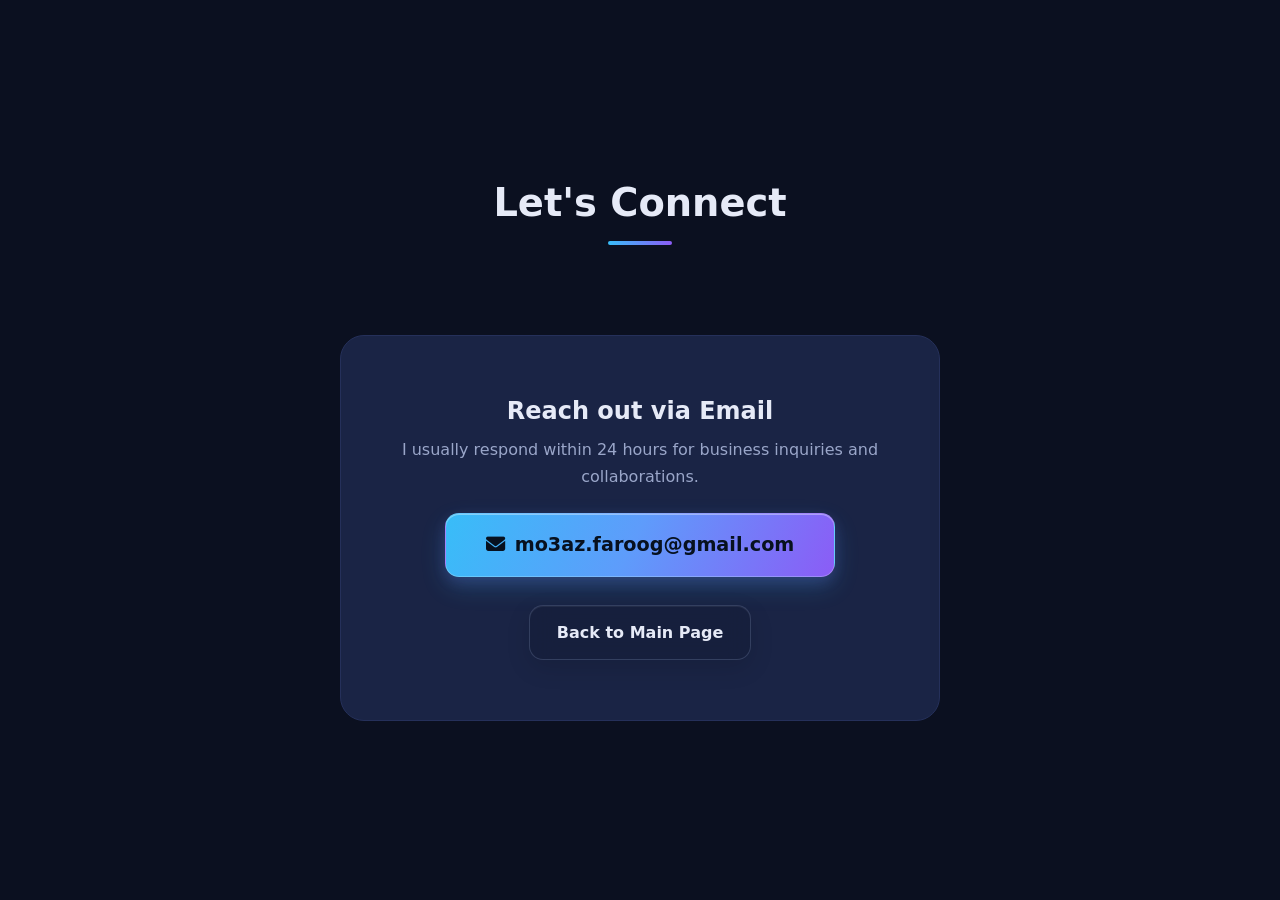
==== contact.html @ f71d5590 "v" ====
<!DOCTYPE html>
<html lang="en">
<head>
  <meta charset="UTF-8">
  <meta name="viewport" content="width=device-width, initial-scale=1.0">
  <title>Contact Muaz Faroug</title>
  <link rel="stylesheet" href="style.css">
  <link rel="stylesheet" href="https://cdnjs.cloudflare.com/ajax/libs/font-awesome/6.5.1/css/all.min.css">
</head>
<body class="contact-page" style="display: flex; align-items: center; justify-content: center; min-height: 100vh;">

  <div class="container">
    <div class="contact-card-wrapper" style="max-width: 600px; margin: auto;">
      <div class="section-header">
        <h2 class="section-title">Let's Connect</h2>
        <div class="title-underline"></div>
      </div>
      
      <div class="contact-cta-box">
        <h3>Reach out via Email</h3>
        <p>I usually respond within 24 hours for business inquiries and collaborations.</p>
        <a href="mailto:mo3az.faroog@gmail.com" class="btn btn-primary contact-email-link" style="font-size: 1.2rem; padding: 15px 40px;">
          <i class="fa-solid fa-envelope"></i> mo3az.faroog@gmail.com
        </a>
        <br><br>
        <a href="index.html" class="btn btn-secondary">Back to Main Page</a>
      </div>
    </div>
  </div>

</body>
</html>
---- style.css ----
/* ===== Tokens ===== */
:root {
  --bg: #0b1020;
  --bg-alt: #0f162b;
  --surface: #141c36;
  --surface-2: #1a2445;
  --border: #25305a;
  --text: #e6eaf7;
  --muted: #9aa6c9;
  --accent: #38bdf8;
  --accent-2: #8b5cf6;
  --gold: #fbbf24;
  --radius: 16px;
  --shadow: 0 10px 30px rgba(0, 0, 0, 0.35);
  --font-en: "Inter", system-ui, -apple-system, "Segoe UI", sans-serif;
  --font-ar: "Cairo", "Segoe UI", Tahoma, sans-serif;
}

/* Pause slideshow on hover */
.slideshow-container {
  transition: opacity 0.3s ease;
}
.slideshow-container:hover {
  opacity: 0.9;
}

/* Dropdown menu styles */
.dropdown {
  position: relative;
  display: inline-block;
}
.dropdown-toggle {
  cursor: pointer;
  color: var(--muted);
  font-weight: 500;
  transition: color .2s;
  display: inline-flex;
  align-items: center;
  gap: 6px;
}
.dropdown-toggle:hover {
  color: var(--accent);
}
.dropdown-menu {
  position: absolute;
  top: 100%;
  left: 0;
  background: var(--surface);
  border: 1px solid var(--border);
  border-radius: var(--radius);
  min-width: 220px;
  box-shadow: var(--shadow);
  opacity: 0;
  visibility: hidden;
  transform: translateY(10px);
  transition: opacity 0.2s ease, transform 0.2s ease, visibility 0.2s;
  z-index: 999;
  padding: 10px 0;
  list-style: none;
}
.dropdown:hover .dropdown-menu,
.dropdown.open .dropdown-menu,
.dropdown:focus-within .dropdown-menu,
.dropdown-menu.active {
  opacity: 1;
  visibility: visible;
  transform: translateY(0);
}
.dropdown-menu li {
  width: 100%;
}
.dropdown-menu li a {
  display: block;
  padding: 10px 20px;
  color: var(--text);
  text-decoration: none;
  font-size: 0.95rem;
  transition: background 0.2s;
}
.dropdown-menu li a:hover {
  background: var(--surface-2);
  color: var(--accent);
}
/* ===== Base ===== */
*, *::before, *::after { box-sizing: border-box; }
html { scroll-behavior: smooth; scroll-padding-top: 80px; }
body {
  margin: 0;
  background: var(--bg);
  color: var(--text);
  font-family: var(--font-en);
  line-height: 1.7;
  -webkit-font-smoothing: antialiased;
}
html[lang="ar"] body { font-family: var(--font-ar); }
a { color: inherit; text-decoration: none; }
ul { list-style: none; margin: 0; padding: 0; }
h1, h2, h3, h4 { margin: 0; line-height: 1.25; }
p { margin: 0 0 1rem; }
img { max-width: 100%; }

.container { width: min(1120px, 100% - 32px); margin-inline: auto; }

/* ===== Navbar ===== */
.navbar {
  position: fixed; inset: 0 0 auto 0; z-index: 100;
  background: rgba(11, 16, 32, 0.68);
  backdrop-filter: blur(18px) saturate(145%);
  -webkit-backdrop-filter: blur(18px) saturate(145%);
  border-bottom: 1px solid rgba(148, 163, 205, 0.14);
  box-shadow: 0 8px 30px rgba(3, 7, 18, 0.16);
}
.nav-container {
  width: min(1120px, 100% - 32px); margin-inline: auto;
  height: 68px; display: flex; align-items: center; justify-content: space-between; gap: 16px;
}
.logo { font-weight: 800; font-size: 1.25rem; letter-spacing: 0.3px; direction: ltr; }
.logo-accent { color: var(--accent); }
.nav-links { display: flex; gap: 28px; }
.nav-links a { color: var(--muted); font-weight: 500; transition: color .2s; }
.nav-links a:hover { color: var(--accent); }
.nav-actions { display: flex; align-items: center; gap: 10px; }
.lang-toggle-btn {
  display: inline-flex; align-items: center; gap: 8px;
  background: rgba(20, 28, 54, 0.62); color: var(--text);
  border: 1px solid rgba(148, 163, 205, 0.2); border-radius: 999px;
  padding: 8px 16px; cursor: pointer; font: inherit; font-weight: 600;
  box-shadow: inset 0 1px 0 rgba(255, 255, 255, 0.06);
  transition: border-color .2s, background .2s, transform .2s, box-shadow .2s;
}
.lang-toggle-btn:hover {
  border-color: rgba(56, 189, 248, 0.55); background: rgba(26, 36, 69, 0.82);
  transform: translateY(-1px); box-shadow: 0 8px 20px rgba(56, 189, 248, 0.1);
}
.mobile-menu-btn {
  display: none; background: var(--surface); color: var(--text);
  border: 1px solid var(--border); border-radius: 10px;
  width: 42px; height: 42px; cursor: pointer; font-size: 1.1rem;
}

/* ===== Hero ===== */
.hero-section {
  position: relative;
  isolation: isolate;
  overflow: hidden;
  padding: 140px 0 90px;
  background:
    radial-gradient(800px 400px at 15% 0%, rgba(56, 189, 248, 0.18), transparent 60%),
    radial-gradient(700px 400px at 90% 20%, rgba(139, 92, 246, 0.18), transparent 60%),
    var(--bg);
}
.hero-section::before {
  content: "";
  position: absolute;
  z-index: -1;
  width: min(70vw, 760px);
  aspect-ratio: 1;
  top: -46%;
  inset-inline-end: -22%;
  border-radius: 50%;
  background: radial-gradient(circle, rgba(56, 189, 248, 0.16), rgba(139, 92, 246, 0.08) 42%, transparent 70%);
  filter: blur(18px);
  pointer-events: none;
  animation: hero-aurora 16s ease-in-out infinite alternate;
}
.hero-container {
  position: relative;
  z-index: 1;
  width: min(1120px, 100% - 32px); margin-inline: auto;
  display: grid; grid-template-columns: 1.3fr 1fr; gap: 48px; align-items: center;
}
.hero-content { animation: hero-content-enter .8s cubic-bezier(.2, .75, .25, 1) both; }
.hero-orbit-wrap {
  position: relative;
  isolation: isolate;
  animation: hero-orbit-enter 1s .12s cubic-bezier(.2, .75, .25, 1) both, hero-orbit-drift 8s 1.2s ease-in-out infinite;
}
.hero-orbit-wrap::before {
  content: "";
  position: absolute;
  z-index: -1;
  inset: 10%;
  border-radius: 50%;
  background: radial-gradient(circle at 35% 28%, rgba(56, 189, 248, 0.12), rgba(139, 92, 246, 0.08) 42%, rgba(20, 28, 54, 0.15) 68%, transparent 72%);
  border: 1px solid rgba(148, 163, 205, 0.1);
  box-shadow: inset 0 0 60px rgba(56, 189, 248, 0.06), 0 24px 80px rgba(0, 0, 0, 0.12);
  backdrop-filter: blur(8px);
  -webkit-backdrop-filter: blur(8px);
}
@keyframes hero-content-enter {
  from { opacity: 0; transform: translateY(22px); }
  to { opacity: 1; transform: translateY(0); }
}
@keyframes hero-orbit-enter {
  from { opacity: 0; transform: scale(.94); }
  to { opacity: 1; transform: scale(1); }
}
@keyframes hero-orbit-drift {
  0%, 100% { translate: 0 0; }
  50% { translate: 0 -8px; }
}
@keyframes hero-aurora {
  from { transform: translate3d(-2%, 0, 0) scale(.96); opacity: .72; }
  to { transform: translate3d(3%, 4%, 0) scale(1.06); opacity: 1; }
}
.badge-pill {
  display: inline-flex; align-items: center; gap: 10px;
  background: rgba(56, 189, 248, 0.09); color: #7dd3fc;
  border: 1px solid rgba(125, 211, 252, 0.25);
  padding: 6px 14px; border-radius: 999px; font-size: .9rem; font-weight: 600;
  margin-bottom: 20px;
  box-shadow: inset 0 1px 0 rgba(255, 255, 255, 0.08), 0 8px 24px rgba(56, 189, 248, 0.07);
  backdrop-filter: blur(12px);
  -webkit-backdrop-filter: blur(12px);
}
.pulse-dot {
  width: 9px; height: 9px; border-radius: 50%; background: #22c55e;
  box-shadow: 0 0 0 0 rgba(34, 197, 94, .7); animation: pulse 2s infinite;
}
@keyframes pulse {
  70% { box-shadow: 0 0 0 10px rgba(34, 197, 94, 0); }
  100% { box-shadow: 0 0 0 0 rgba(34, 197, 94, 0); }
}
.hero-title { font-size: clamp(2.2rem, 5vw, 3.6rem); font-weight: 800; margin-bottom: 12px; }
.gradient-text {
  background: linear-gradient(90deg, var(--accent), var(--accent-2));
  -webkit-background-clip: text; background-clip: text; color: transparent;
}
.hero-subtitle { font-size: clamp(1.1rem, 2.4vw, 1.5rem); color: var(--muted); font-weight: 600; margin-bottom: 16px; }
.hero-description { color: var(--muted); max-width: 60ch; font-size: 1.05rem; }
.hero-cta { display: flex; flex-wrap: wrap; gap: 14px; margin: 26px 0; }

.btn {
  position: relative;
  isolation: isolate;
  overflow: hidden;
  display: inline-flex; align-items: center; gap: 10px;
  padding: 13px 27px; border-radius: 14px; font-weight: 700;
  border: 1px solid transparent; cursor: pointer; font-family: inherit; font-size: 1rem;
  transition: transform .22s cubic-bezier(.2, .75, .25, 1), box-shadow .22s, background .22s, border-color .22s;
}
.btn::before {
  content: "";
  position: absolute;
  z-index: -1;
  inset: 0;
  background: linear-gradient(110deg, transparent 20%, rgba(255, 255, 255, 0.22) 48%, transparent 76%);
  transform: translateX(-130%);
  transition: transform .65s ease;
}
.btn:hover { transform: translateY(-3px); }
.btn:hover::before { transform: translateX(130%); }
.btn-primary {
  background: linear-gradient(115deg, #38bdf8 0%, #5e9cfb 48%, #8b5cf6 100%);
  color: #07111f;
  border-color: rgba(255, 255, 255, 0.22);
  box-shadow: 0 10px 25px rgba(56, 189, 248, .2), 0 5px 14px rgba(139, 92, 246, .16), inset 0 1px 0 rgba(255, 255, 255, .35);
}
.btn-primary:hover {
  box-shadow: 0 16px 34px rgba(56, 189, 248, .28), 0 10px 24px rgba(139, 92, 246, .24), inset 0 1px 0 rgba(255, 255, 255, .4);
}
.btn-secondary {
  background: rgba(20, 28, 54, 0.48); color: var(--text);
  border-color: rgba(148, 163, 205, 0.24);
  box-shadow: inset 0 1px 0 rgba(255, 255, 255, 0.06), 0 8px 24px rgba(0, 0, 0, 0.12);
  backdrop-filter: blur(12px);
  -webkit-backdrop-filter: blur(12px);
}
.btn-secondary:hover {
  border-color: rgba(125, 211, 252, 0.55); color: #a5e3ff;
  background: rgba(20, 28, 54, 0.72); box-shadow: 0 12px 28px rgba(56, 189, 248, 0.1);
}
.btn:focus-visible,
.lang-toggle-btn:focus-visible,
.mobile-menu-btn:focus-visible,
.social-links a:focus-visible { outline: 3px solid var(--gold); outline-offset: 4px; }
.icon-arrow { font-size: .85rem; }

.social-links { display: flex; gap: 12px; }
.social-links a {
  width: 44px; height: 44px; display: grid; place-items: center;
  background: rgba(20, 28, 54, 0.54); border: 1px solid rgba(148, 163, 205, 0.18); border-radius: 14px;
  font-size: 1.15rem; color: var(--muted); transition: transform .2s, color .2s, border-color .2s, background .2s, box-shadow .2s;
  box-shadow: inset 0 1px 0 rgba(255, 255, 255, 0.05), 0 8px 20px rgba(0, 0, 0, 0.12);
  backdrop-filter: blur(10px);
  -webkit-backdrop-filter: blur(10px);
}
.social-links a:hover {
  color: #a5e3ff; border-color: rgba(56, 189, 248, 0.55); background: rgba(20, 36, 64, 0.78);
  transform: translateY(-3px); box-shadow: 0 12px 24px rgba(56, 189, 248, 0.12);
}

.hero-card {
  background: linear-gradient(160deg, var(--surface-2), var(--surface));
  border: 1px solid var(--border); border-radius: 24px; padding: 22px; box-shadow: var(--shadow);
}
.hero-card-inner { display: grid; gap: 14px; }
.stat-box {
  display: flex; align-items: center; gap: 16px;
  background: rgba(255, 255, 255, 0.03); border: 1px solid var(--border);
  border-radius: 14px; padding: 16px;
}
.stat-icon {
  width: 48px; height: 48px; display: grid; place-items: center; flex: none;
  border-radius: 12px; font-size: 1.3rem; color: var(--accent);
  background: rgba(56, 189, 248, 0.12);
}
.stat-box h3 { font-size: 1.05rem; }
.stat-box p { margin: 0; color: var(--muted); font-size: .92rem; }

/* ===== Sections ===== */
.section { padding: 88px 0; }
.bg-alt { background: var(--bg-alt); }
.section-header { text-align: center; margin-bottom: 48px; }
main .section:first-of-type { padding-top: 96px; }
.section-title { font-size: clamp(1.7rem, 3.5vw, 2.4rem); font-weight: 800; }
.title-underline {
  width: 64px; height: 4px; border-radius: 4px; margin: 14px auto;
  background: linear-gradient(90deg, var(--accent), var(--accent-2));
}
.section-subtitle { color: var(--muted); max-width: 60ch; margin-inline: auto; }

/* About */
.about-grid { display: grid; grid-template-columns: 1.2fr 1fr; gap: 40px; align-items: start; }
.about-text p { color: var(--muted); }
.about-text .lead { color: var(--text); font-size: 1.2rem; font-weight: 600; }
.about-highlights { display: grid; gap: 16px; }
.highlight-card {
  background: var(--surface); border: 1px solid var(--border);
  border-radius: var(--radius); padding: 20px;
  transition: transform .2s, border-color .2s;
}
.highlight-card:hover { transform: translateY(-3px); border-color: var(--accent); }
.highlight-icon { color: var(--accent); font-size: 1.4rem; margin-bottom: 10px; }
.highlight-card h4 { margin-bottom: 6px; font-size: 1.05rem; }
.highlight-card p { margin: 0; color: var(--muted); font-size: .95rem; }

/* Skills */
.skills-grid { display: grid; grid-template-columns: repeat(auto-fit, minmax(240px, 1fr)); gap: 20px; }
.skill-card {
  position: relative; background: var(--surface); border: 1px solid var(--border);
  border-radius: var(--radius); padding: 24px; transition: transform .2s, border-color .2s, box-shadow .2s;
}
.skill-card:hover { transform: translateY(-4px); border-color: var(--accent); box-shadow: var(--shadow); }
.skill-card.featured { background: linear-gradient(160deg, var(--surface-2), var(--surface)); border-color: rgba(56, 189, 248, .35); }
.skill-icon-wrapper {
  width: 52px; height: 52px; display: grid; place-items: center; margin-bottom: 14px;
  border-radius: 14px; background: rgba(139, 92, 246, .15);
}
.skill-icon { font-size: 1.4rem; color: var(--accent-2); }
.skill-card.featured .skill-icon-wrapper { background: rgba(56, 189, 248, .15); }
.skill-card.featured .skill-icon { color: var(--accent); }
.skill-card h3 { margin-bottom: 8px; font-size: 1.15rem; }
.skill-card p { color: var(--muted); font-size: .94rem; margin-bottom: 14px; }
.skill-tag {
  display: inline-block; font-size: .75rem; font-weight: 700; letter-spacing: .4px;
  color: var(--accent); background: rgba(56, 189, 248, .12);
  border: 1px solid rgba(56, 189, 248, .3); padding: 3px 10px; border-radius: 999px;
}

/* Projects */
.projects-status { text-align: center; color: var(--muted); margin-bottom: 24px; }
.projects-grid { display: grid; grid-template-columns: repeat(auto-fill, minmax(320px, 1fr)); gap: 22px; }
.project-card {
  display: flex; flex-direction: column; justify-content: space-between; gap: 16px;
  background: linear-gradient(180deg, rgba(20, 28, 54, 0.98), rgba(11, 16, 32, 0.98));
  border: 1px solid var(--border);
  border-radius: 22px; padding: 24px; transition: transform .2s, border-color .2s, box-shadow .2s, background .2s;
  box-shadow: 0 14px 28px rgba(8, 12, 23, 0.18);
}
.project-card:hover {
  transform: translateY(-5px);
  border-color: rgba(56, 189, 248, 0.7);
  box-shadow: 0 18px 36px rgba(56, 189, 248, 0.12), 0 24px 44px rgba(15, 22, 43, 0.32);
}
.project-card.featured-project {
  background: linear-gradient(160deg, rgba(30, 41, 64, 0.96), rgba(12, 18, 33, 1));
  border-color: rgba(251, 191, 36, .55);
  box-shadow: 0 18px 32px rgba(251, 191, 36, 0.12);
}
.project-header { display: flex; align-items: flex-start; justify-content: space-between; gap: 10px; }
.project-title-area { display: flex; align-items: center; gap: 10px; min-width: 0; }
.folder-icon { color: var(--accent); font-size: 1.2rem; }
.project-title-area h3 { font-size: 1.05rem; overflow-wrap: anywhere; }
.priority-badge {
  flex: none; font-size: .72rem; font-weight: 700; color: var(--gold);
  background: rgba(251, 191, 36, .12); border: 1px solid rgba(251, 191, 36, .4);
  padding: 3px 10px; border-radius: 999px; white-space: nowrap;
}
.project-desc { color: var(--muted); font-size: .95rem; margin: 0; flex: 1; }
.project-footer { display: flex; align-items: center; justify-content: space-between; gap: 12px; flex-wrap: wrap; }
.project-meta { display: flex; align-items: center; gap: 12px; }
.tech-tag {
  font-size: .78rem; font-weight: 600; color: var(--accent-2);
  background: rgba(139, 92, 246, .14); border: 1px solid rgba(139, 92, 246, .35);
  padding: 3px 10px; border-radius: 999px;
}
.stars-count { color: var(--gold); font-size: .85rem; }
.project-link {
  display: inline-flex; align-items: center; gap: 8px; color: var(--accent);
  font-weight: 600; font-size: .92rem; transition: gap .2s, color .2s;
}
.project-link:hover { gap: 12px; color: var(--accent-2); }

/* Certifications */
.certs-grid { display: grid; grid-template-columns: repeat(auto-fit, minmax(300px, 1fr)); gap: 22px; }
.cert-card {
  display: flex; gap: 18px; background: var(--surface); border: 1px solid var(--border);
  border-radius: var(--radius); padding: 22px; transition: transform .2s, border-color .2s;
}
.cert-card:hover { transform: translateY(-3px); border-color: var(--gold); }
.cert-badge {
  flex: none; width: 54px; height: 54px; display: grid; place-items: center;
  border-radius: 14px; font-size: 1.5rem; color: var(--gold); background: rgba(251, 191, 36, .12);
}
.cert-details h3 { font-size: 1.05rem; margin-bottom: 4px; }
.cert-issuer { color: var(--accent); font-size: .85rem; font-weight: 600; margin-bottom: 8px; }
.cert-desc { color: var(--muted); font-size: .92rem; margin: 0; }

/* Contact */
.contact-card-wrapper { display: grid; gap: 28px; }
.contact-info-grid { display: grid; grid-template-columns: repeat(auto-fit, minmax(220px, 1fr)); gap: 20px; }
.contact-box {
  text-align: center; background: var(--surface); border: 1px solid var(--border);
  border-radius: var(--radius); padding: 26px 18px; transition: transform .2s, border-color .2s;
}
.contact-box:hover { transform: translateY(-4px); border-color: var(--accent); }
.contact-icon {
  width: 56px; height: 56px; margin: 0 auto 12px; display: grid; place-items: center;
  border-radius: 50%; font-size: 1.5rem; color: var(--accent); background: rgba(56, 189, 248, .12);
}
.contact-box h4 { margin-bottom: 4px; }
.contact-box p { margin: 0; color: var(--muted); font-size: .95rem; overflow-wrap: anywhere; direction: ltr; }
.contact-cta-box {
  text-align: center; padding: 40px 24px; border-radius: 24px;
  background: linear-gradient(135deg, rgba(56, 189, 248, .15), rgba(139, 92, 246, .18));
  border: 1px solid var(--border);
}
.contact-cta-box h3 { font-size: 1.5rem; margin-bottom: 10px; }
.contact-cta-box p { color: var(--muted); margin-bottom: 22px; }

/* Footer */
.footer { border-top: 1px solid var(--border); padding: 26px 0; background: var(--bg-alt); }
.footer-container { display: flex; align-items: center; justify-content: space-between; gap: 12px; flex-wrap: wrap; }
.footer p { margin: 0; color: var(--muted); font-size: .92rem; }
.footer-tools { color: var(--muted); font-size: .88rem; }

/* ===== RTL ===== */
html[dir="rtl"] .icon-arrow,
html[dir="rtl"] .project-link .fa-arrow-up-right-from-square { transform: scaleX(-1); }

/* ===== Responsive ===== */
@media (max-width: 900px) {
  .hero-container, .about-grid { grid-template-columns: 1fr; }
  .hero-section { padding-top: 120px; }
}
@media (max-width: 900px) {
  .navbar { backdrop-filter: blur(16px); }
  .nav-container { height: 64px; }
  .mobile-menu-btn { display: inline-grid; place-items: center; }
  .nav-links {
    position: absolute; top: 64px; inset-inline: 0; flex-direction: column; gap: 0;
    background: rgba(11, 16, 32, 0.96); border-bottom: 1px solid var(--border);
    max-height: 0; overflow: hidden; transition: max-height .3s ease, padding .2s ease;
    box-shadow: 0 18px 24px rgba(3, 7, 18, 0.28);
    padding: 0 14px;
  }
  .nav-links.active {
    max-height: 500px;
    padding: 8px 14px 12px;
  }
  .nav-links li { width: 100%; }
  .nav-links li a {
    display: block; padding: 13px 14px; border-radius: 12px; border-top: 1px solid rgba(255,255,255,0.04);
  }
  .nav-links li a:hover { background: rgba(56, 189, 248, 0.08); }
  .dropdown { width: 100%; }
  .dropdown-toggle { width: 100%; justify-content: space-between; padding: 13px 14px; border-radius: 12px; }
  .dropdown-menu {
    position: static; margin-top: 8px; background: rgba(20, 28, 54, 0.85); border-radius: 14px;
    box-shadow: none; border-color: rgba(255,255,255,0.06);
    opacity: 1; visibility: visible; transform: none;
    max-height: 0; overflow: hidden; padding: 0; transition: max-height .2s ease, padding .2s ease;
  }
  .dropdown.open .dropdown-menu,
  .dropdown:hover .dropdown-menu {
    max-height: 260px;
    padding: 8px 0;
  }
  .dropdown-menu li a { padding: 11px 16px; }
  .section { padding: 64px 0; }
  .projects-grid { grid-template-columns: 1fr; }
  .project-card { padding: 20px; }
  .project-header { align-items: center; }
  .contact-cta-box { padding: 28px 18px; }
  .footer-container { justify-content: center; text-align: center; }
}

@media (max-width: 480px) {
  .nav-container { width: calc(100% - 24px); gap: 8px; }
  .logo { font-size: clamp(1rem, 4.5vw, 1.2rem); letter-spacing: 0; }
  .nav-actions { gap: 6px; }
  .lang-toggle-btn { gap: 6px; padding: 7px 10px; font-size: .85rem; }
  .mobile-menu-btn { width: 40px; height: 40px; }

  .hero-section { padding: 104px 0 48px; }
  .hero-container { width: calc(100% - 28px); gap: 28px; }
  .badge-pill {
    display: flex;
    align-items: flex-start;
    width: fit-content;
    max-width: 100%;
    padding: 7px 11px;
    font-size: clamp(.72rem, 3.2vw, .9rem);
    line-height: 1.45;
  }
  .badge-pill .pulse-dot { flex: none; margin-top: .25em; }
  .hero-title { font-size: clamp(1.85rem, 9.5vw, 3.6rem); line-height: 1.12; }
  .hero-description { font-size: 1rem; }
  .hero-cta { gap: 10px; margin: 22px 0; }
  .btn { padding: 12px 17px; font-size: .94rem; }
  .social-links { flex-wrap: wrap; gap: 9px; max-width: 100%; }
  .social-links a { width: 40px; height: 40px; border-radius: 12px; }
  .hero-orbit-wrap { width: 100%; max-width: 100%; }

  .container { width: calc(100% - 28px); }
  .skills-grid,
  .projects-grid,
  .certs-grid,
  .contact-info-grid { grid-template-columns: minmax(0, 1fr); }
  .cert-card { gap: 12px; padding: 18px; }
  .cert-badge { width: 46px; height: 46px; }
  #contact { min-height: 0; padding: 64px 0; }
  .contact-cta-box { padding: 28px 18px; }
}

@media (max-width: 360px) {
  .nav-container { width: calc(100% - 20px); gap: 6px; }
  .logo { font-size: 1rem; }
  .nav-actions { gap: 5px; }
  .lang-toggle-btn { gap: 5px; padding: 7px 8px; font-size: .8rem; }
  .mobile-menu-btn { width: 38px; height: 38px; }

  .hero-container,
  .container { width: calc(100% - 24px); }
  .hero-section { padding-top: 96px; }
  .hero-title { font-size: clamp(1.75rem, 9vw, 2rem); }
  .section { padding: 48px 0; }
  #contact { padding: 48px 0; }
}
/* Add to style.css */
#contact {
  min-height: 80vh;
  display: flex;
  flex-direction: column;
  justify-content: center;
  padding: 100px 0;
}

.contact-cta-box {
  background: var(--surface-2);
  border: 1px solid var(--border);
  padding: 60px;
  border-radius: 24px;
  text-align: center;
}

/* ===== تظليل الصفحة المفتوحة ===== */

/* الرابط النشط داخل قائمة Projects */
.dropdown-menu li a.active {
  color: var(--accent);
  background: rgba(56, 189, 248, 0.15);
  box-shadow: inset 3px 0 0 var(--accent);  /* شريط جانبي */
}
html[dir="rtl"] .dropdown-menu li a.active {
  box-shadow: inset -3px 0 0 var(--accent); /* يتبدل للعربية */
}

/* زر Projects نفسه يتلوّن عندما تكون إحدى صفحاته مفتوحة */
.nav-links .dropdown:has(.dropdown-menu a.active) > .dropdown-toggle {
  color: var(--accent);
  border-bottom: 2px solid var(--accent);
}

@media (prefers-reduced-motion: reduce) {
  .hero-section::before,
  .hero-content,
  .hero-orbit-wrap,
  .pulse-dot {
    animation: none;
  }
  .btn,
  .btn::before,
  .lang-toggle-btn,
  .social-links a {
    transition: none;
  }
  .btn::before { display: none; }
}

@media (max-width: 900px) {
  header.project-hero { padding: 100px 0 44px; }
  header.project-hero .project-header { display: block; }
  section.project-content-section { padding: 44px 0 64px; }
  .project-content-section .content-card { padding: 28px; }
}

@media (max-width: 480px) {
  header.project-hero { padding: 92px 0 32px; }
  .project-hero .project-header { display: block; margin-bottom: 24px; }
  .project-hero .project-badge { gap: 6px; padding: 5px 10px; font-size: .78rem; }
  .project-hero .project-badge svg { width: 32px; height: 32px; }
  .project-hero .project-title { font-size: clamp(1.75rem, 9vw, 2.5rem); overflow-wrap: anywhere; }
  .project-hero .project-subtitle { font-size: 1rem; }
  .slideshow-container { margin: 20px auto; border-radius: 12px; }
  .slideshow-container .slide-caption {
    bottom: 34px;
    padding: 8px 44px;
    font-size: .78rem;
    line-height: 1.3;
    text-align: center;
  }
  .slideshow-container .slide-prev,
  .slideshow-container .slide-next { width: 34px; height: 34px; padding: 8px; font-size: .85rem; }
  .slideshow-container .slide-prev { left: 8px; }
  .slideshow-container .slide-next { right: 8px; }
  .slideshow-container .slide-dots { bottom: 8px; gap: 7px; }
  .dot { width: 9px; height: 9px; }
  section.project-content-section { padding: 32px 0 48px; }
  .project-content-section .content-card { padding: 20px 16px; margin-bottom: 18px; overflow-wrap: anywhere; }
  .project-content-section .content-card h2 { font-size: 1.4rem; }
  .project-content-section .content-card h3 { font-size: 1.1rem; }
  .project-content-section .content-card p,
  .project-content-section .content-card li { font-size: .95rem; }
  .project-content-section .project-actions { gap: 12px; margin-top: 32px; padding-top: 22px; }
  .project-content-section .project-actions .btn { max-width: 100%; overflow-wrap: anywhere; }
  .contact-page { padding: 20px 0; }
  .contact-page .contact-cta-box { padding: 28px 16px; }
  .contact-email-link { max-width: 100%; padding: 12px 16px !important; font-size: clamp(.88rem, 4vw, 1.1rem) !important; overflow-wrap: anywhere; }
}

@media (max-width: 360px) {
  header.project-hero { padding-top: 88px; }
  .project-content-section .content-card { padding: 18px 14px; }
  .slideshow-container .slide-caption { padding-inline: 38px; font-size: .72rem; }
  .contact-page .contact-cta-box { padding: 24px 12px; }
  .contact-email-link { font-size: .84rem !important; }
}
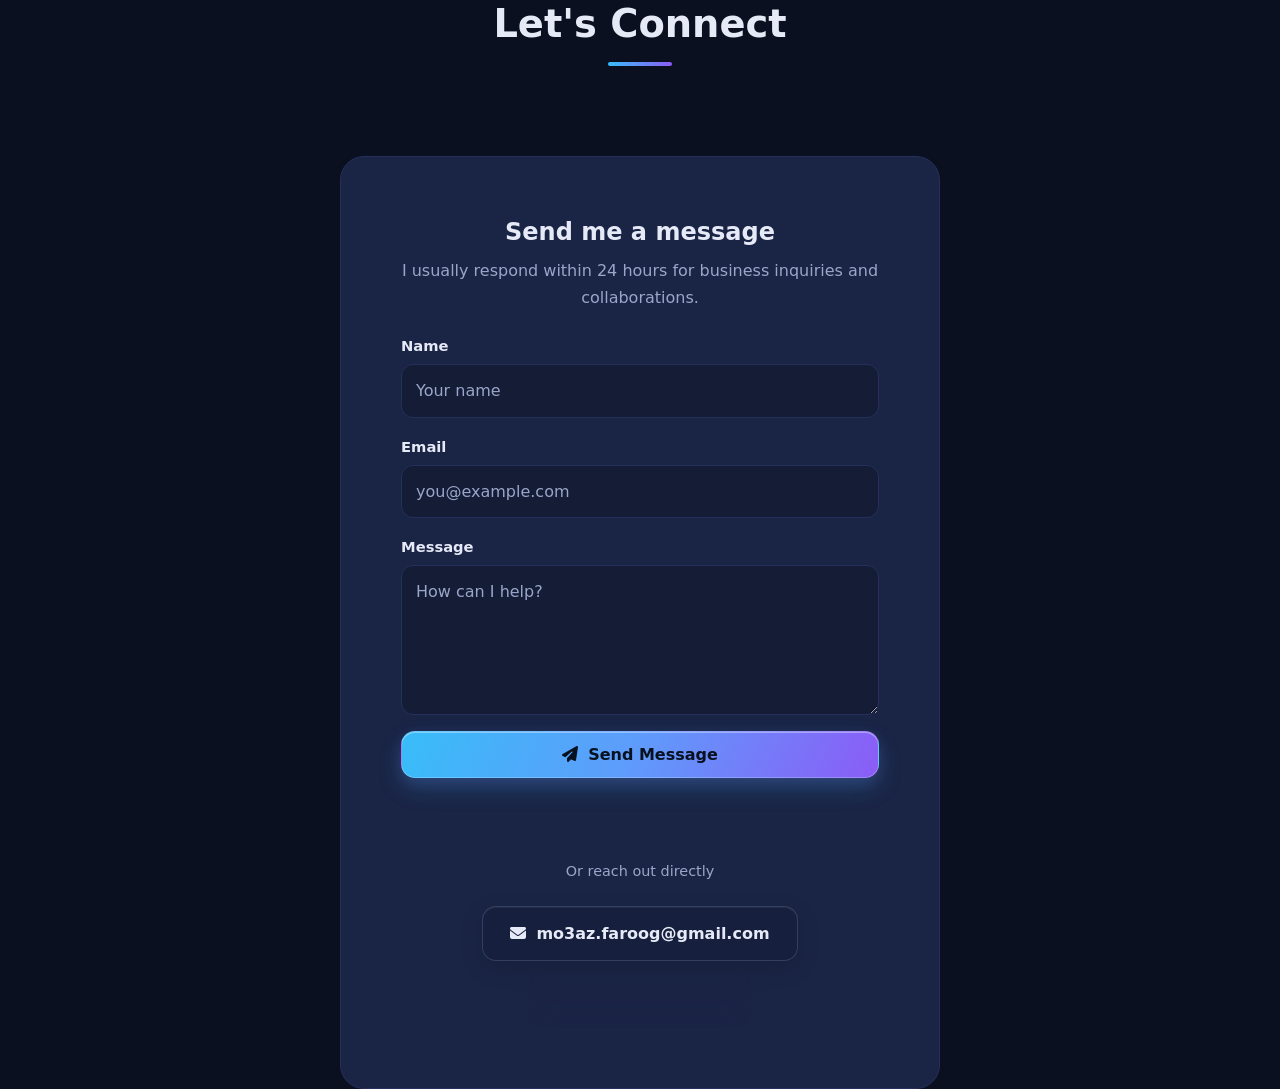
==== commit 70b1a4bc: "Add Formspree contact form to contact page Name, email and message fields with a hidden honeypot, su" ====
--- a/contact.html
+++ b/contact.html
@@ -4,8 +4,38 @@
   <meta charset="UTF-8">
   <meta name="viewport" content="width=device-width, initial-scale=1.0">
   <title>Contact Muaz Faroug</title>
+  <link rel="icon" type="image/svg+xml" href="favicon.svg">
   <link rel="stylesheet" href="style.css">
   <link rel="stylesheet" href="https://cdnjs.cloudflare.com/ajax/libs/font-awesome/6.5.1/css/all.min.css">
+  <style>
+    .contact-form { text-align: start; display: grid; gap: 16px; margin: 8px 0 22px; }
+    .form-field { display: grid; gap: 6px; }
+    .form-field label { font-weight: 600; font-size: .92rem; color: var(--text); }
+    .form-field input,
+    .form-field textarea {
+      width: 100%; font: inherit; color: var(--text);
+      background: var(--surface); border: 1px solid var(--border);
+      border-radius: 12px; padding: 12px 14px;
+      transition: border-color .2s, box-shadow .2s;
+    }
+    .form-field textarea { min-height: 150px; resize: vertical; }
+    .form-field input:focus,
+    .form-field textarea:focus {
+      outline: none; border-color: var(--accent);
+      box-shadow: 0 0 0 3px rgba(56, 189, 248, .2);
+    }
+    .form-field input::placeholder,
+    .form-field textarea::placeholder { color: var(--muted); }
+    /* spam trap: hidden from people, visible to bots */
+    .hp-field { position: absolute; left: -9999px; width: 1px; height: 1px; overflow: hidden; }
+    .contact-form .btn { justify-content: center; width: 100%; }
+    .contact-form .btn[disabled] { opacity: .7; cursor: wait; transform: none; }
+    .form-status { margin: 0; min-height: 1.4em; font-size: .95rem; text-align: center; }
+    .form-status.ok { color: #22c55e; }
+    .form-status.err { color: #f87171; }
+    .contact-divider { margin: 6px 0 16px; color: var(--muted); font-size: .9rem; }
+    .contact-actions { display: flex; flex-wrap: wrap; gap: 12px; justify-content: center; }
+  </style>
 </head>
 <body class="contact-page" style="display: flex; align-items: center; justify-content: center; min-height: 100vh;">
 
@@ -15,18 +45,88 @@
         <h2 class="section-title">Let's Connect</h2>
         <div class="title-underline"></div>
       </div>
-      
+
       <div class="contact-cta-box">
-        <h3>Reach out via Email</h3>
+        <h3>Send me a message</h3>
         <p>I usually respond within 24 hours for business inquiries and collaborations.</p>
-        <a href="mailto:mo3az.faroog@gmail.com" class="btn btn-primary contact-email-link" style="font-size: 1.2rem; padding: 15px 40px;">
-          <i class="fa-solid fa-envelope"></i> mo3az.faroog@gmail.com
-        </a>
-        <br><br>
-        <a href="index.html" class="btn btn-secondary">Back to Main Page</a>
+
+        <form id="contact-form" class="contact-form" action="https://formspree.io/f/mrpeavlo" method="POST">
+          <div class="form-field">
+            <label for="name">Name</label>
+            <input type="text" id="name" name="name" placeholder="Your name" autocomplete="name" required>
+          </div>
+          <div class="form-field">
+            <label for="email">Email</label>
+            <input type="email" id="email" name="email" placeholder="you@example.com" autocomplete="email" required>
+          </div>
+          <div class="form-field">
+            <label for="message">Message</label>
+            <textarea id="message" name="message" placeholder="How can I help?" required></textarea>
+          </div>
+          <div class="hp-field" aria-hidden="true">
+            <label for="_gotcha">Leave this field empty</label>
+            <input type="text" id="_gotcha" name="_gotcha" tabindex="-1" autocomplete="off">
+          </div>
+          <button type="submit" class="btn btn-primary" id="form-submit">
+            <i class="fa-solid fa-paper-plane"></i> Send Message
+          </button>
+          <p class="form-status" id="form-status" role="status" aria-live="polite"></p>
+        </form>
+
+        <p class="contact-divider">Or reach out directly</p>
+        <div class="contact-actions">
+          <a href="mailto:mo3az.faroog@gmail.com" class="btn btn-secondary contact-email-link">
+            <i class="fa-solid fa-envelope"></i> mo3az.faroog@gmail.com
+          </a>
+          <a href="index.html" class="btn btn-secondary">Back to Main Page</a>
+        </div>
       </div>
     </div>
   </div>
 
+  <script>
+    (function () {
+      var form = document.getElementById('contact-form');
+      var btn = document.getElementById('form-submit');
+      var status = document.getElementById('form-status');
+      var label = btn.innerHTML;
+
+      function show(msg, ok) {
+        status.textContent = msg;
+        status.className = 'form-status ' + (ok ? 'ok' : 'err');
+      }
+
+      form.addEventListener('submit', function (e) {
+        e.preventDefault();
+        btn.disabled = true;
+        btn.innerHTML = '<i class="fa-solid fa-circle-notch fa-spin"></i> Sending...';
+        show('', true);
+
+        fetch(form.action, {
+          method: 'POST',
+          body: new FormData(form),
+          headers: { 'Accept': 'application/json' }
+        }).then(function (res) {
+          if (res.ok) {
+            form.reset();
+            show('Thank you! Your message was sent. I will get back to you soon.', true);
+          } else {
+            return res.json().then(function (data) {
+              var msg = data && data.errors && data.errors.map(function (x) { return x.message; }).join(', ');
+              show(msg || 'Something went wrong. Please try again or email me directly.', false);
+            }, function () {
+              show('Something went wrong. Please try again or email me directly.', false);
+            });
+          }
+        }).catch(function () {
+          show('Network error. Please try again or email me directly.', false);
+        }).then(function () {
+          btn.disabled = false;
+          btn.innerHTML = label;
+        });
+      });
+    })();
+  </script>
+
 </body>
-</html>+</html>
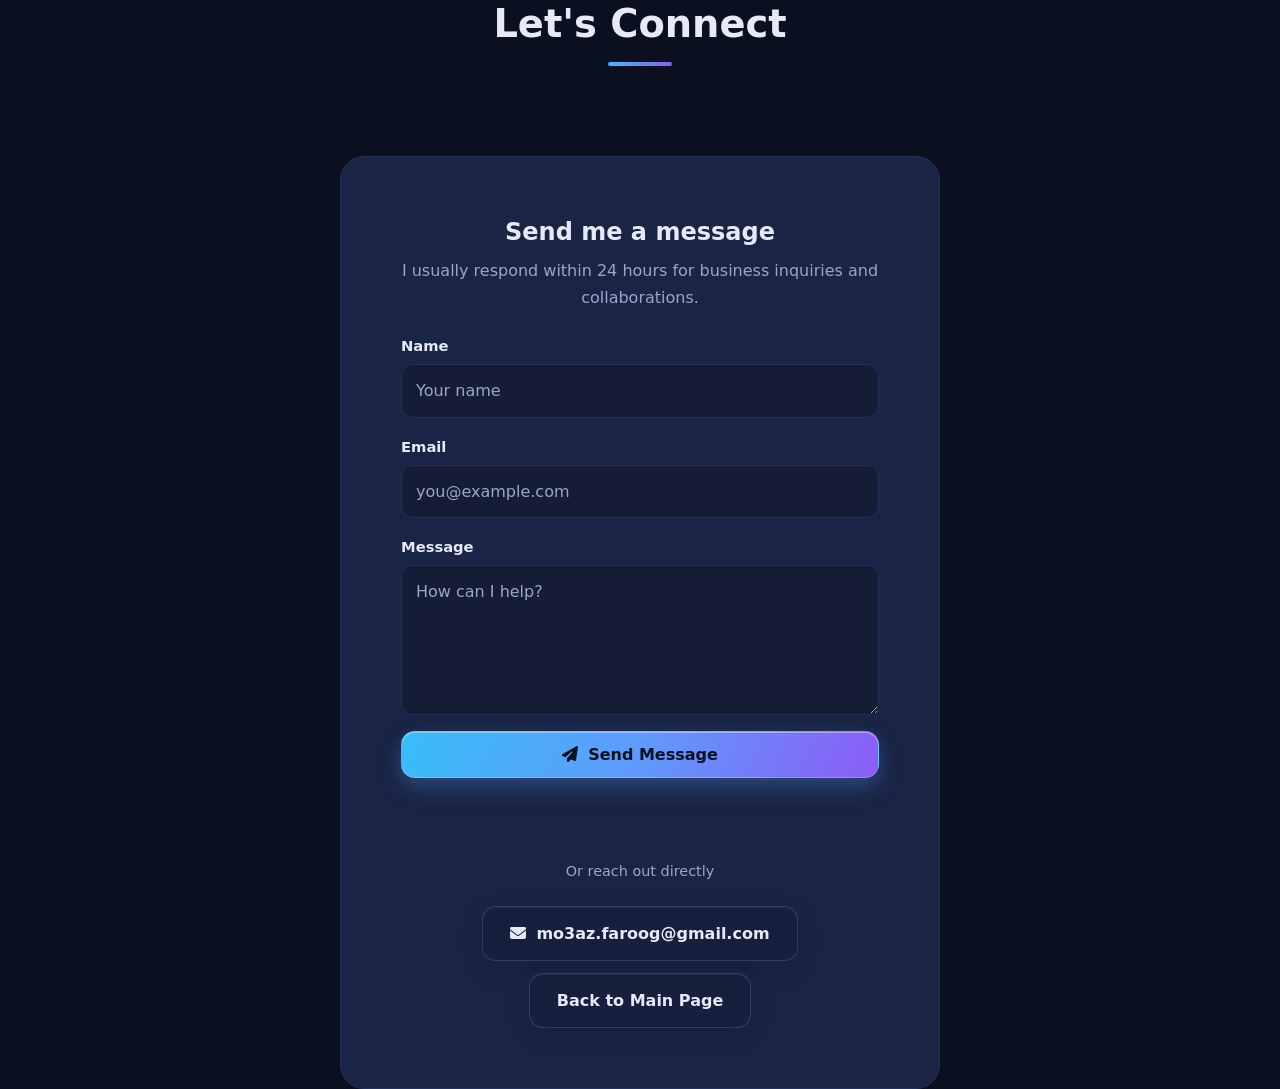
==== commit 00ce6ea2: "Update contact form submission handling" ====
--- a/contact.html
+++ b/contact.html
@@ -50,6 +50,7 @@
         <h3>Send me a message</h3>
         <p>I usually respond within 24 hours for business inquiries and collaborations.</p>
 
+        <!-- action is only a no-JavaScript fallback; the script below handles normal submissions -->
         <form id="contact-form" class="contact-form" action="https://formspree.io/f/mrpeavlo" method="POST">
           <div class="form-field">
             <label for="name">Name</label>
@@ -86,6 +87,15 @@
 
   <script>
     (function () {
+      // 1) Apps Script Web App URL (ends with /exec). While it still says PASTE_..., the form keeps using Formspree only.
+      var ENDPOINT = 'https://script.google.com/macros/s/AKfycbxJC-zyJYo9-Oh_nkTL1UE5y08ZVllC1O7bVnwz7p54WQL2eW7fgTbD8tIwBcpCB1JbeA/exec';
+
+      // 2) While testing, also send every message to Formspree so nothing is lost. Set to false when the sheet works.
+      var KEEP_FORMSPREE_BACKUP = true;
+      var FORMSPREE_URL = 'https://formspree.io/f/mrpeavlo';
+
+      var configured = ENDPOINT.indexOf('https://') === 0;
+
       var form = document.getElementById('contact-form');
       var btn = document.getElementById('form-submit');
       var status = document.getElementById('form-status');
@@ -96,17 +106,22 @@
         status.className = 'form-status ' + (ok ? 'ok' : 'err');
       }
 
-      form.addEventListener('submit', function (e) {
-        e.preventDefault();
-        btn.disabled = true;
-        btn.innerHTML = '<i class="fa-solid fa-circle-notch fa-spin"></i> Sending...';
-        show('', true);
+      function finish() {
+        btn.disabled = false;
+        btn.innerHTML = label;
+      }
 
-        fetch(form.action, {
+      function sendToFormspree() {
+        return fetch(FORMSPREE_URL, {
           method: 'POST',
           body: new FormData(form),
           headers: { 'Accept': 'application/json' }
-        }).then(function (res) {
+        });
+      }
+
+      // Original behaviour: Formspree only
+      function submitViaFormspree() {
+        sendToFormspree().then(function (res) {
           if (res.ok) {
             form.reset();
             show('Thank you! Your message was sent. I will get back to you soon.', true);
@@ -120,10 +135,41 @@
           }
         }).catch(function () {
           show('Network error. Please try again or email me directly.', false);
-        }).then(function () {
-          btn.disabled = false;
-          btn.innerHTML = label;
-        });
+        }).then(finish);
+      }
+
+      // New behaviour: save a ticket through Apps Script (optionally also Formspree as a backup)
+      function submitViaTicketing() {
+        // URL-encoded body is a "simple" request, so no CORS preflight is needed
+        var body = new URLSearchParams(new FormData(form));
+
+        if (KEEP_FORMSPREE_BACKUP) {
+          sendToFormspree().catch(function () {});
+        }
+
+        // no-cors: the response can't be read, so only a network failure counts as an error
+        fetch(ENDPOINT, { method: 'POST', mode: 'no-cors', body: body })
+          .then(function () {
+            form.reset();
+            show('Thank you! Your message was sent. I will get back to you soon.', true);
+          })
+          .catch(function () {
+            show('Network error. Please try again or email me directly.', false);
+          })
+          .then(finish);
+      }
+
+      form.addEventListener('submit', function (e) {
+        e.preventDefault();
+        btn.disabled = true;
+        btn.innerHTML = '<i class="fa-solid fa-circle-notch fa-spin"></i> Sending...';
+        show('', true);
+
+        if (configured) {
+          submitViaTicketing();
+        } else {
+          submitViaFormspree();
+        }
       });
     })();
   </script>
--- a/style.css
+++ b/style.css
@@ -646,4 +646,27 @@
   .slideshow-container .slide-caption { padding-inline: 38px; font-size: .72rem; }
   .contact-page .contact-cta-box { padding: 24px 12px; }
   .contact-email-link { font-size: .84rem !important; }
-}+}
+
+/* ===== Curated project cards ===== */
+.projects-grid.curated { grid-template-columns: repeat(2, 1fr); }
+.project-card.has-thumb { padding: 0; overflow: hidden; gap: 0; }
+.project-thumb { display: block; aspect-ratio: 16 / 9; background: #000; overflow: hidden; border-bottom: 1px solid var(--border); }
+.project-thumb img { width: 100%; height: 100%; object-fit: cover; object-position: top; display: block; transition: transform .5s ease; }
+.project-card.has-thumb:hover .project-thumb img { transform: scale(1.04); }
+.project-body { display: grid; gap: 12px; align-content: start; padding: 22px 24px 8px; flex: 1; }
+.project-tags { flex-wrap: wrap; gap: 8px; }
+.project-card.has-thumb .project-footer { padding: 14px 24px 24px; }
+.btn-sm { padding: 9px 18px; font-size: .92rem; border-radius: 10px; }
+.projects-more { display: flex; justify-content: center; margin-top: 32px; }
+@media (max-width: 760px) {
+  .projects-grid.curated { grid-template-columns: 1fr; }
+}
+@media (prefers-reduced-motion: reduce) {
+  .project-thumb img { transition: none; }
+  .project-card.has-thumb:hover .project-thumb img { transform: none; }
+}
+
+/* ===== Certification extras ===== */
+.cert-meta { color: var(--muted); font-size: .8rem; margin: 8px 0 0; letter-spacing: .02em; word-break: break-all; }
+.cert-tags { display: flex; flex-wrap: wrap; gap: 6px; margin-top: 12px; }
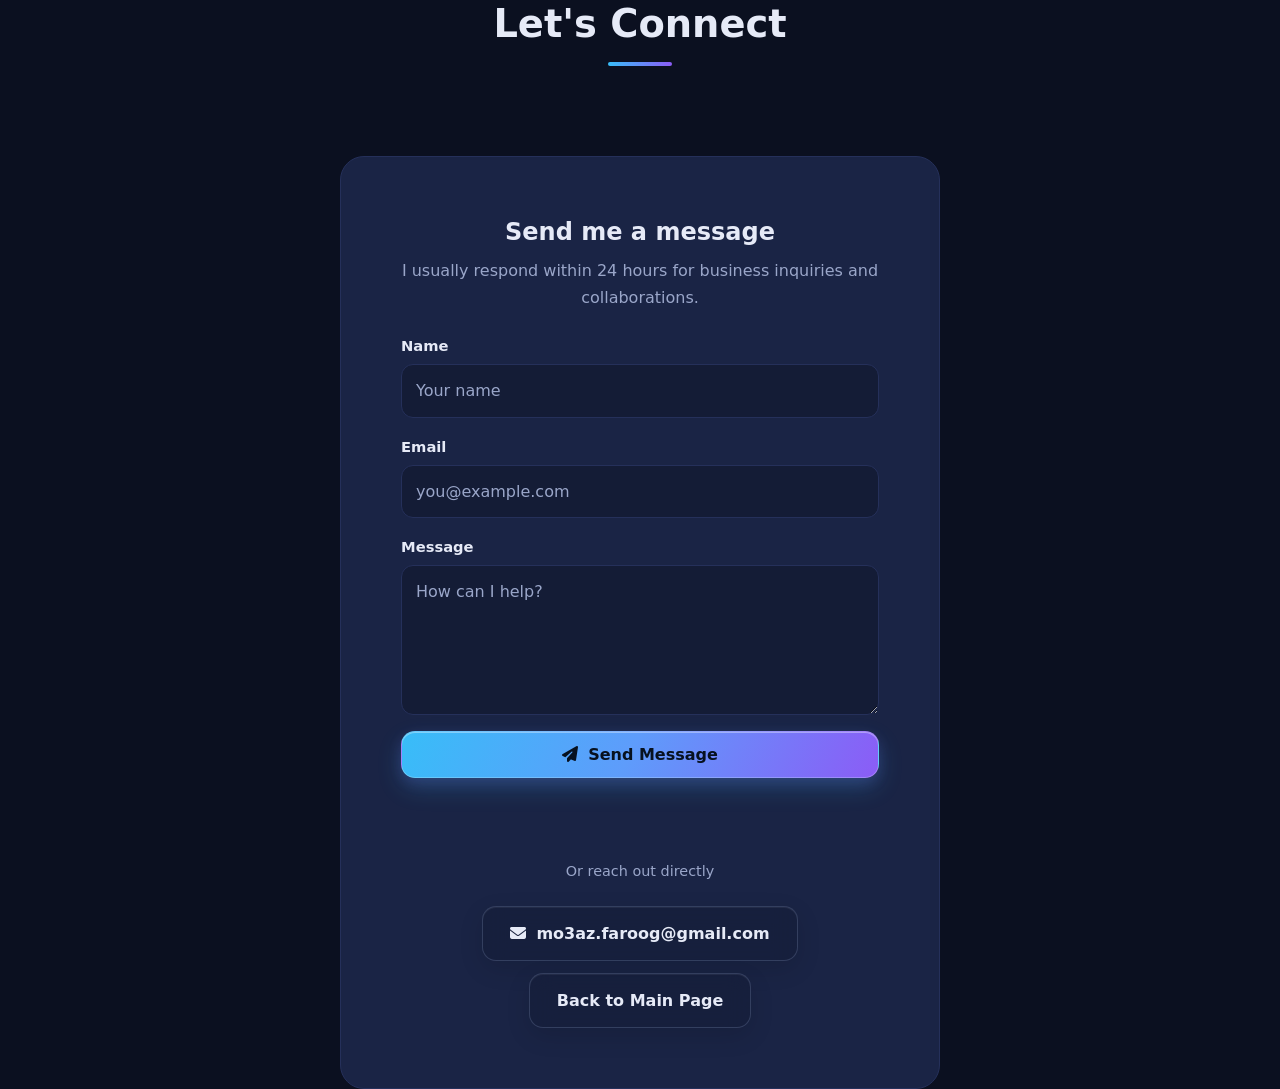
==== commit c71a7ed4: "Update contact form submission method Refactor contact form submission to use Google Apps Script and" ====
--- a/contact.html
+++ b/contact.html
@@ -50,7 +50,6 @@
         <h3>Send me a message</h3>
         <p>I usually respond within 24 hours for business inquiries and collaborations.</p>
 
-        <!-- action is only a no-JavaScript fallback; the script below handles normal submissions -->
         <form id="contact-form" class="contact-form" action="https://formspree.io/f/mrpeavlo" method="POST">
           <div class="form-field">
             <label for="name">Name</label>
@@ -87,15 +86,6 @@
 
   <script>
     (function () {
-      // 1) Apps Script Web App URL (ends with /exec). While it still says PASTE_..., the form keeps using Formspree only.
-      var ENDPOINT = 'https://script.google.com/macros/s/AKfycbxJC-zyJYo9-Oh_nkTL1UE5y08ZVllC1O7bVnwz7p54WQL2eW7fgTbD8tIwBcpCB1JbeA/exec';
-
-      // 2) While testing, also send every message to Formspree so nothing is lost. Set to false when the sheet works.
-      var KEEP_FORMSPREE_BACKUP = true;
-      var FORMSPREE_URL = 'https://formspree.io/f/mrpeavlo';
-
-      var configured = ENDPOINT.indexOf('https://') === 0;
-
       var form = document.getElementById('contact-form');
       var btn = document.getElementById('form-submit');
       var status = document.getElementById('form-status');
@@ -106,22 +96,17 @@
         status.className = 'form-status ' + (ok ? 'ok' : 'err');
       }
 
-      function finish() {
-        btn.disabled = false;
-        btn.innerHTML = label;
-      }
+      form.addEventListener('submit', function (e) {
+        e.preventDefault();
+        btn.disabled = true;
+        btn.innerHTML = '<i class="fa-solid fa-circle-notch fa-spin"></i> Sending...';
+        show('', true);
 
-      function sendToFormspree() {
-        return fetch(FORMSPREE_URL, {
+        fetch(form.action, {
           method: 'POST',
           body: new FormData(form),
           headers: { 'Accept': 'application/json' }
-        });
-      }
-
-      // Original behaviour: Formspree only
-      function submitViaFormspree() {
-        sendToFormspree().then(function (res) {
+        }).then(function (res) {
           if (res.ok) {
             form.reset();
             show('Thank you! Your message was sent. I will get back to you soon.', true);
@@ -135,44 +120,47 @@
           }
         }).catch(function () {
           show('Network error. Please try again or email me directly.', false);
-        }).then(finish);
-      }
-
-      // New behaviour: save a ticket through Apps Script (optionally also Formspree as a backup)
-      function submitViaTicketing() {
-        // URL-encoded body is a "simple" request, so no CORS preflight is needed
-        var body = new URLSearchParams(new FormData(form));
-
-        if (KEEP_FORMSPREE_BACKUP) {
-          sendToFormspree().catch(function () {});
-        }
-
-        // no-cors: the response can't be read, so only a network failure counts as an error
-        fetch(ENDPOINT, { method: 'POST', mode: 'no-cors', body: body })
-          .then(function () {
-            form.reset();
-            show('Thank you! Your message was sent. I will get back to you soon.', true);
-          })
-          .catch(function () {
-            show('Network error. Please try again or email me directly.', false);
-          })
-          .then(finish);
-      }
-
-      form.addEventListener('submit', function (e) {
-        e.preventDefault();
-        btn.disabled = true;
-        btn.innerHTML = '<i class="fa-solid fa-circle-notch fa-spin"></i> Sending...';
-        show('', true);
-
-        if (configured) {
-          submitViaTicketing();
-        } else {
-          submitViaFormspree();
-        }
+        }).then(function () {
+          btn.disabled = false;
+          btn.innerHTML = label;
+        });
       });
     })();
   </script>
 
+<!--
+Add this just before </body> in contact.html.
+Requirements:
+ - Inputs must have name="name", name="email", name="message"
+ - The hidden "Leave this field empty" input must have the same name as HONEYPOT_FIELD in Code.gs
+ - Remove the old form's action="..." (and method) attribute so the browser doesn't post to the old service
+-->
+<script>
+  const ENDPOINT = 'https://script.google.com/macros/s/AKfycbxJC-zyJYo9-Oh_nkTL1UE5y08ZVllC1O7bVnwz7p54WQL2eW7fgTbD8tIwBcpCB1JbeA/exec'; // ends with /exec
+
+  const form = document.querySelector('form');
+  form.addEventListener('submit', async (e) => {
+    e.preventDefault();
+    const btn = form.querySelector('button[type="submit"], input[type="submit"], button');
+    const original = btn ? btn.textContent : '';
+    if (btn) { btn.disabled = true; btn.textContent = 'Sending...'; }
+
+    try {
+      // no-cors: the request is sent; the response is opaque, so a network error is the only failure we can detect
+      await fetch(ENDPOINT, {
+        method: 'POST',
+        mode: 'no-cors',
+        body: new URLSearchParams(new FormData(form))
+      });
+      form.reset();
+      alert('Thank you! Your message was sent. I will reply within 24 hours.');
+    } catch (err) {
+      alert('Sorry, something went wrong. Please email me directly at mo3az.faroog@gmail.com');
+    } finally {
+      if (btn) { btn.disabled = false; btn.textContent = original; }
+    }
+  });
+</script>
+
 </body>
 </html>
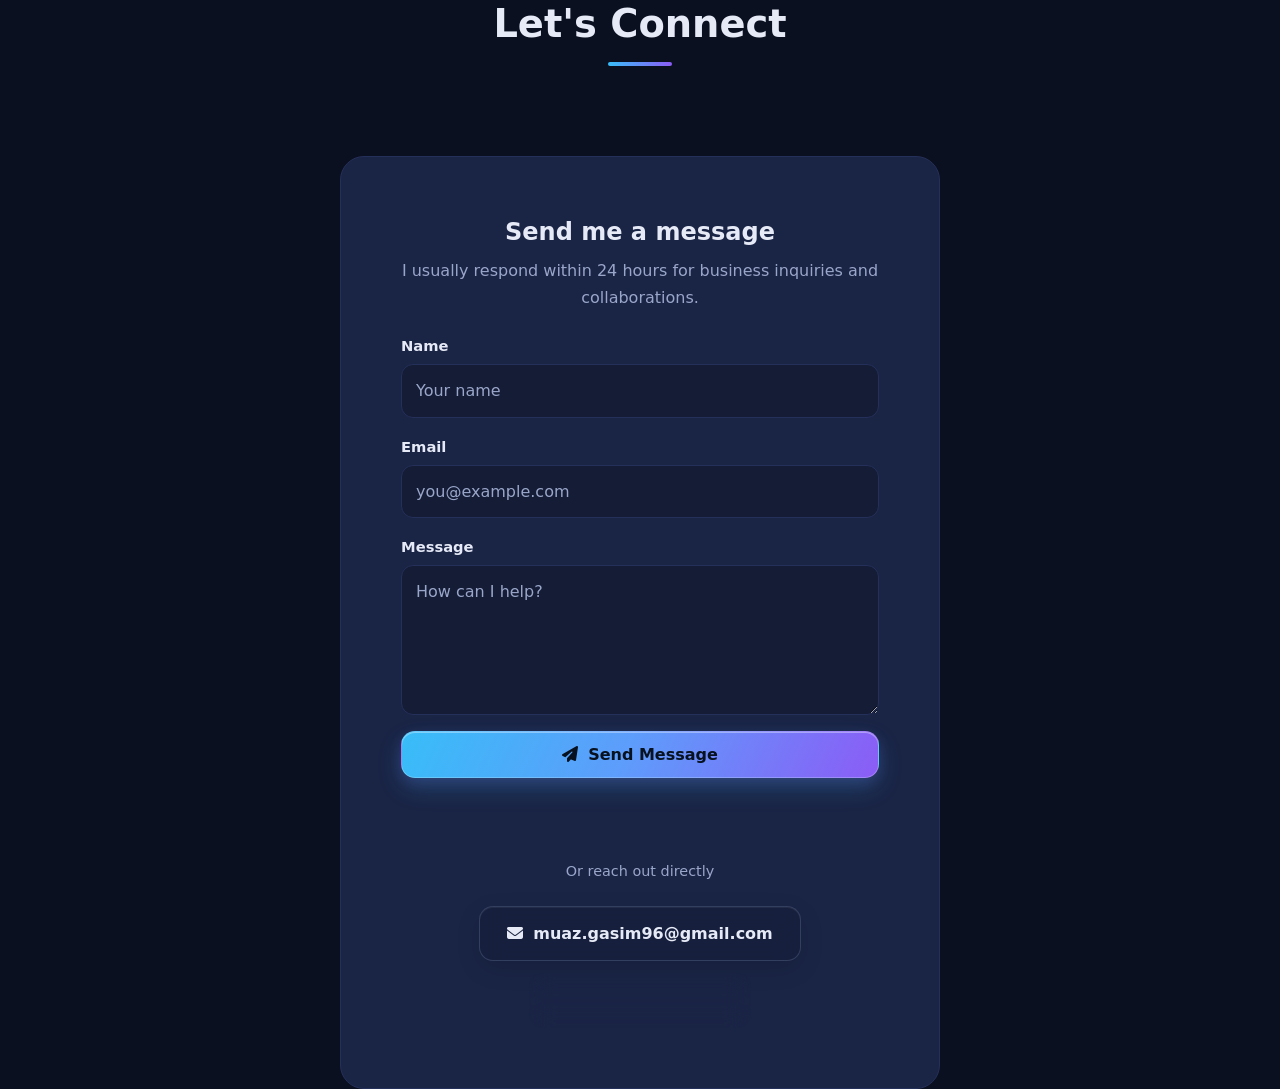
==== commit 7aed1ad8: "Update contact.html" ====
--- a/contact.html
+++ b/contact.html
@@ -42,7 +42,7 @@
   <div class="container">
     <div class="contact-card-wrapper" style="max-width: 600px; margin: auto;">
       <div class="section-header">
-        <h2 class="section-title">Let's Connect</h2>
+        <h1 class="section-title">Let's Connect</h1>
         <div class="title-underline"></div>
       </div>
 
@@ -50,6 +50,7 @@
         <h3>Send me a message</h3>
         <p>I usually respond within 24 hours for business inquiries and collaborations.</p>
 
+        <!-- action is only a no-JavaScript fallback; the script below handles normal submissions -->
         <form id="contact-form" class="contact-form" action="https://formspree.io/f/mrpeavlo" method="POST">
           <div class="form-field">
             <label for="name">Name</label>
@@ -75,8 +76,8 @@
 
         <p class="contact-divider">Or reach out directly</p>
         <div class="contact-actions">
-          <a href="mailto:mo3az.faroog@gmail.com" class="btn btn-secondary contact-email-link">
-            <i class="fa-solid fa-envelope"></i> mo3az.faroog@gmail.com
+          <a href="mailto:muaz.gasim96@gmail.com" class="btn btn-secondary contact-email-link">
+            <i class="fa-solid fa-envelope"></i> muaz.gasim96@gmail.com
           </a>
           <a href="index.html" class="btn btn-secondary">Back to Main Page</a>
         </div>
@@ -86,6 +87,15 @@
 
   <script>
     (function () {
+      // 1) Apps Script Web App URL (ends with /exec). If this is empty, the form uses Formspree only.
+      var ENDPOINT = 'https://script.google.com/macros/s/AKfycbxJC-zyJYo9-Oh_nkTL1UE5y08ZVllC1O7bVnwz7p54WQL2eW7fgTbD8tIwBcpCB1JbeA/exec';
+
+      // 2) While testing, also send every message to Formspree so nothing is lost. Set to false when the sheet works.
+      var KEEP_FORMSPREE_BACKUP = true;
+      var FORMSPREE_URL = 'https://formspree.io/f/mrpeavlo';
+
+      var configured = ENDPOINT.indexOf('https://') === 0;
+
       var form = document.getElementById('contact-form');
       var btn = document.getElementById('form-submit');
       var status = document.getElementById('form-status');
@@ -96,17 +106,22 @@
         status.className = 'form-status ' + (ok ? 'ok' : 'err');
       }
 
-      form.addEventListener('submit', function (e) {
-        e.preventDefault();
-        btn.disabled = true;
-        btn.innerHTML = '<i class="fa-solid fa-circle-notch fa-spin"></i> Sending...';
-        show('', true);
+      function finish() {
+        btn.disabled = false;
+        btn.innerHTML = label;
+      }
 
-        fetch(form.action, {
+      function sendToFormspree() {
+        return fetch(FORMSPREE_URL, {
           method: 'POST',
           body: new FormData(form),
           headers: { 'Accept': 'application/json' }
-        }).then(function (res) {
+        });
+      }
+
+      // Original behaviour: Formspree only
+      function submitViaFormspree() {
+        sendToFormspree().then(function (res) {
           if (res.ok) {
             form.reset();
             show('Thank you! Your message was sent. I will get back to you soon.', true);
@@ -120,47 +135,52 @@
           }
         }).catch(function () {
           show('Network error. Please try again or email me directly.', false);
-        }).then(function () {
-          btn.disabled = false;
-          btn.innerHTML = label;
-        });
+        }).then(finish);
+      }
+
+      // New behaviour: save a ticket through Apps Script (optionally also Formspree as a backup)
+      function submitViaTicketing() {
+        // URL-encoded body is a "simple" request, so no CORS preflight is needed
+        var body = new URLSearchParams(new FormData(form));
+
+        if (KEEP_FORMSPREE_BACKUP) {
+          sendToFormspree().catch(function () {});
+        }
+
+        // no-cors: the response can't be read, so only a network failure counts as an error
+        fetch(ENDPOINT, { method: 'POST', mode: 'no-cors', body: body })
+          .then(function () {
+            form.reset();
+            show('Thank you! Your message was sent. I will get back to you soon.', true);
+          })
+          .catch(function () {
+            show('Network error. Please try again or email me directly.', false);
+          })
+          .then(finish);
+      }
+
+      form.addEventListener('submit', function (e) {
+        e.preventDefault();
+
+        // hidden spam-trap field: a human never fills it, so pretend success and send nothing
+        if (form.elements['_gotcha'] && form.elements['_gotcha'].value) {
+          form.reset();
+          show('Thank you! Your message was sent. I will get back to you soon.', true);
+          return;
+        }
+
+        btn.disabled = true;
+        btn.innerHTML = '<i class="fa-solid fa-circle-notch fa-spin"></i> Sending...';
+        show('', true);
+
+        if (configured) {
+          submitViaTicketing();
+        } else {
+          submitViaFormspree();
+        }
       });
     })();
   </script>
 
-<!--
-Add this just before </body> in contact.html.
-Requirements:
- - Inputs must have name="name", name="email", name="message"
- - The hidden "Leave this field empty" input must have the same name as HONEYPOT_FIELD in Code.gs
- - Remove the old form's action="..." (and method) attribute so the browser doesn't post to the old service
--->
-<script>
-  const ENDPOINT = 'https://script.google.com/macros/s/AKfycbxJC-zyJYo9-Oh_nkTL1UE5y08ZVllC1O7bVnwz7p54WQL2eW7fgTbD8tIwBcpCB1JbeA/exec'; // ends with /exec
-
-  const form = document.querySelector('form');
-  form.addEventListener('submit', async (e) => {
-    e.preventDefault();
-    const btn = form.querySelector('button[type="submit"], input[type="submit"], button');
-    const original = btn ? btn.textContent : '';
-    if (btn) { btn.disabled = true; btn.textContent = 'Sending...'; }
-
-    try {
-      // no-cors: the request is sent; the response is opaque, so a network error is the only failure we can detect
-      await fetch(ENDPOINT, {
-        method: 'POST',
-        mode: 'no-cors',
-        body: new URLSearchParams(new FormData(form))
-      });
-      form.reset();
-      alert('Thank you! Your message was sent. I will reply within 24 hours.');
-    } catch (err) {
-      alert('Sorry, something went wrong. Please email me directly at mo3az.faroog@gmail.com');
-    } finally {
-      if (btn) { btn.disabled = false; btn.textContent = original; }
-    }
-  });
-</script>
-
 </body>
 </html>
--- a/style.css
+++ b/style.css
@@ -460,7 +460,7 @@
   .mobile-menu-btn { display: inline-grid; place-items: center; }
   .nav-links {
     position: absolute; top: 64px; inset-inline: 0; flex-direction: column; gap: 0;
-    background: rgba(11, 16, 32, 0.96); border-bottom: 1px solid var(--border);
+    background: var(--bg); border-bottom: 1px solid var(--border);
     max-height: 0; overflow: hidden; transition: max-height .3s ease, padding .2s ease;
     box-shadow: 0 18px 24px rgba(3, 7, 18, 0.28);
     padding: 0 14px;
